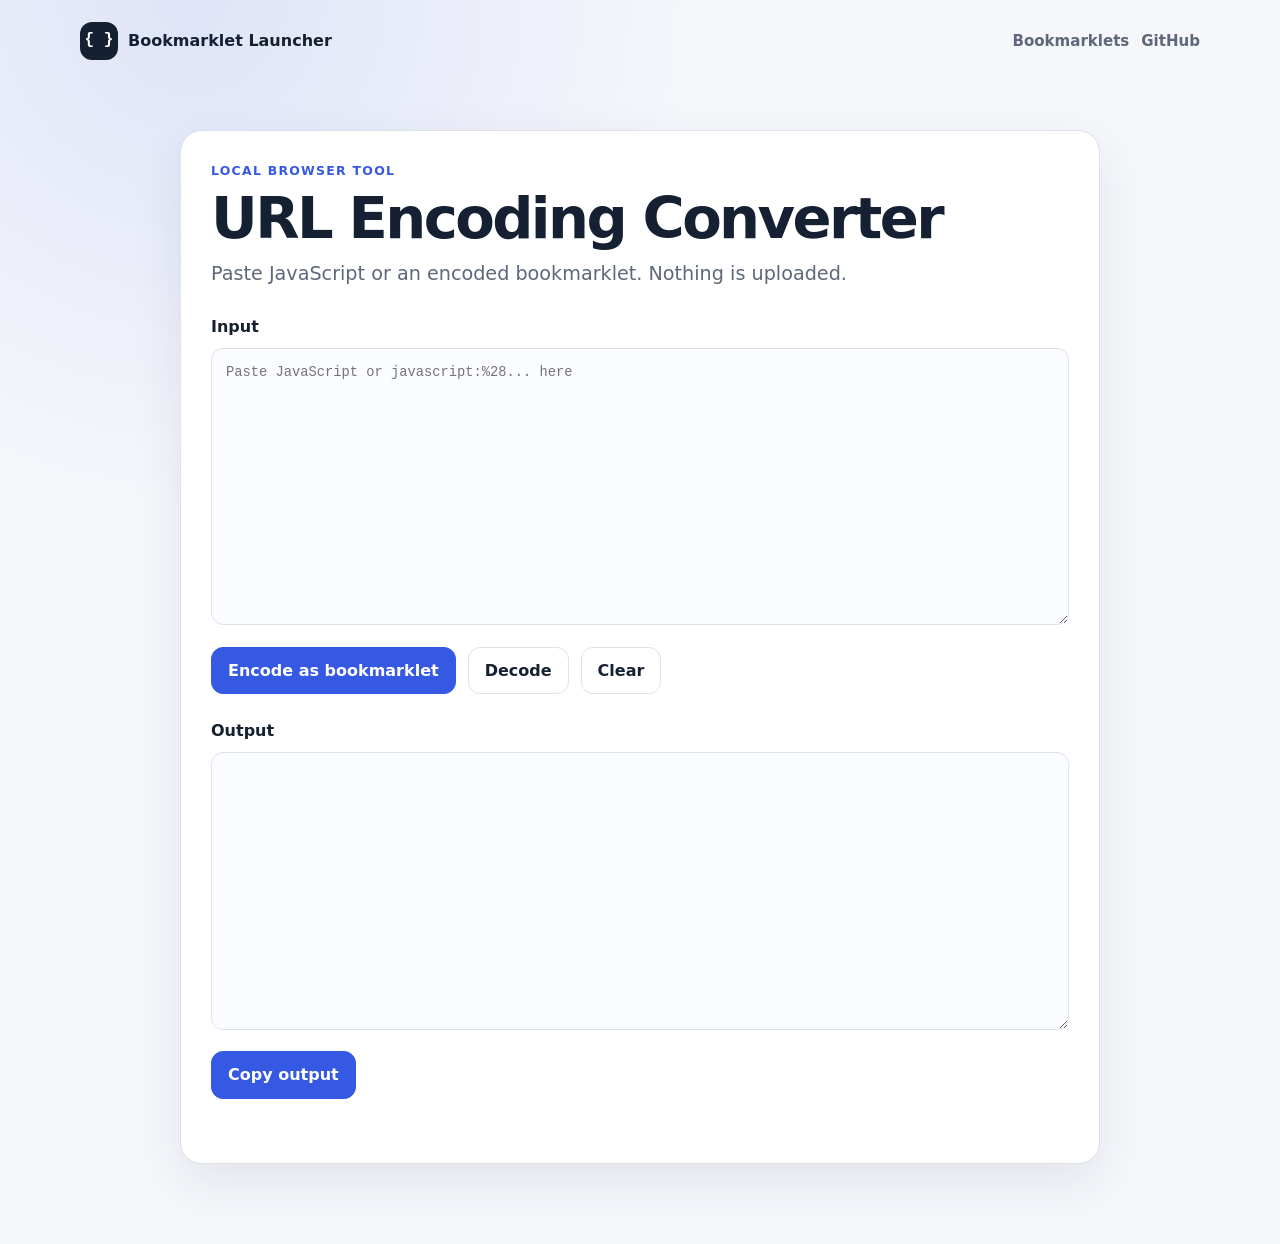
==== converter/index.html @ ccfd6f4f "Move bookmarklet site and skill into market repository" ====
<!doctype html>
<html lang="zh-TW">
<head>
  <meta charset="utf-8">
  <meta name="viewport" content="width=device-width, initial-scale=1">
  <meta name="description" content="Convert JavaScript to and from a URL-encoded bookmarklet.">
  <title>Bookmarklet URL Encoding Converter</title>
  <link rel="stylesheet" href="../assets/install.css">
  <link rel="stylesheet" href="../assets/converter.css">
  <script type="module" src="../assets/converter.js"></script>
</head>
<body>
  <header class="site-header">
    <a class="brand" href="../">
      <span class="brand-mark" aria-hidden="true">{ }</span>
      <span>Bookmarklet Launcher</span>
    </a>
    <nav class="header-actions" aria-label="Site navigation">
      <a href="../">Bookmarklets</a>
      <a href="https://github.com/tony92151/bookmarklet-launcher" target="_blank" rel="noopener noreferrer">GitHub</a>
    </nav>
  </header>

  <main class="converter-page">
    <section class="converter-card" aria-labelledby="converter-title">
      <p class="eyebrow">Local browser tool</p>
      <h1 id="converter-title">URL Encoding Converter</h1>
      <p class="hero-copy">Paste JavaScript or an encoded bookmarklet. Nothing is uploaded.</p>

      <label for="converter-input">Input</label>
      <textarea id="converter-input" rows="12" spellcheck="false" placeholder="Paste JavaScript or javascript:%28... here"></textarea>

      <div class="converter-actions">
        <button id="encode-button" type="button" class="primary-button">Encode as bookmarklet</button>
        <button id="decode-button" type="button" class="secondary-button">Decode</button>
        <button id="clear-button" type="button" class="secondary-button">Clear</button>
      </div>

      <label for="converter-output">Output</label>
      <textarea id="converter-output" rows="12" readonly spellcheck="false"></textarea>

      <div class="converter-actions">
        <button id="copy-output-button" type="button" class="primary-button" disabled>Copy output</button>
      </div>
      <p id="converter-status" class="card-message" aria-live="polite"></p>
    </section>
  </main>
</body>
</html>
---- assets/install.css ----
:root {
  color-scheme: light;
  --bg: #f6f7fb;
  --surface: #ffffff;
  --surface-soft: #f0f3f8;
  --text: #162033;
  --muted: #5e687a;
  --border: #dce1ea;
  --primary: #3659e3;
  --primary-dark: #2745bf;
  --success: #176b49;
  --danger: #a03232;
  --shadow: 0 18px 50px rgba(35, 49, 82, 0.09);
}

* {
  box-sizing: border-box;
}

html {
  scroll-behavior: smooth;
}

body {
  margin: 0;
  min-width: 320px;
  background:
    radial-gradient(circle at 15% 0%, rgba(54, 89, 227, 0.12), transparent 32rem),
    var(--bg);
  color: var(--text);
  font-family: Inter, ui-sans-serif, system-ui, -apple-system, BlinkMacSystemFont, "Segoe UI", sans-serif;
  line-height: 1.6;
}

a {
  color: inherit;
}

button,
a {
  -webkit-tap-highlight-color: transparent;
}

button {
  font: inherit;
}

button:focus-visible,
a:focus-visible,
textarea:focus-visible {
  outline: 3px solid rgba(54, 89, 227, 0.35);
  outline-offset: 3px;
}

.site-header,
main,
.site-footer {
  width: min(1120px, calc(100% - 32px));
  margin-inline: auto;
}

.site-header {
  display: flex;
  align-items: center;
  justify-content: space-between;
  gap: 24px;
  padding-block: 22px;
}

.brand {
  display: inline-flex;
  align-items: center;
  gap: 10px;
  color: var(--text);
  font-weight: 800;
  text-decoration: none;
}

.brand-mark {
  display: grid;
  width: 38px;
  height: 38px;
  place-items: center;
  border-radius: 12px;
  background: var(--text);
  color: white;
  font-family: ui-monospace, SFMono-Regular, Menlo, Consolas, monospace;
}

.header-actions,
.footer-links,
.hero-actions,
.card-actions,
.dialog-actions {
  display: flex;
  align-items: center;
  flex-wrap: wrap;
  gap: 12px;
}

.header-actions > a,
.footer-links a {
  color: var(--muted);
  font-size: 0.94rem;
  font-weight: 700;
  text-decoration: none;
}

.header-actions > a:hover,
.footer-links a:hover,
.text-link:hover {
  color: var(--primary);
}

.language-switch {
  display: inline-flex;
  padding: 3px;
  border: 1px solid var(--border);
  border-radius: 999px;
  background: rgba(255, 255, 255, 0.74);
}

.language-button {
  border: 0;
  border-radius: 999px;
  padding: 5px 10px;
  background: transparent;
  color: var(--muted);
  cursor: pointer;
  font-size: 0.84rem;
  font-weight: 800;
}

.language-button[aria-pressed="true"] {
  background: var(--text);
  color: #fff;
}

.hero {
  padding: 76px 0 92px;
  text-align: center;
}

.eyebrow,
.card-kicker,
.meta-label {
  margin: 0;
  color: var(--primary);
  font-size: 0.78rem;
  font-weight: 850;
  letter-spacing: 0.1em;
  text-transform: uppercase;
}

.hero h1 {
  max-width: 820px;
  margin: 14px auto 18px;
  font-size: clamp(2.45rem, 6vw, 5.25rem);
  line-height: 1.03;
  letter-spacing: -0.055em;
}

.hero-copy {
  max-width: 700px;
  margin: 0 auto;
  color: var(--muted);
  font-size: clamp(1rem, 2vw, 1.2rem);
}

.hero-actions {
  justify-content: center;
  margin-top: 32px;
}

.primary-link,
.secondary-link,
.primary-button,
.secondary-button,
.install-link {
  display: inline-flex;
  min-height: 44px;
  align-items: center;
  justify-content: center;
  border-radius: 12px;
  padding: 10px 16px;
  font-weight: 800;
  text-decoration: none;
  transition: transform 150ms ease, background 150ms ease, border-color 150ms ease;
}

.primary-link,
.primary-button {
  border: 1px solid var(--primary);
  background: var(--primary);
  color: #fff;
}

.primary-link:hover,
.primary-button:hover {
  background: var(--primary-dark);
  transform: translateY(-1px);
}

.secondary-link,
.secondary-button {
  border: 1px solid var(--border);
  background: var(--surface);
  color: var(--text);
}

.secondary-link:hover,
.secondary-button:hover:not(:disabled) {
  border-color: #b9c3d5;
  transform: translateY(-1px);
}

.secondary-button:disabled {
  cursor: not-allowed;
  opacity: 0.52;
}

.security-note {
  width: fit-content;
  max-width: 720px;
  margin: 34px auto 0;
  padding: 10px 14px;
  border: 1px solid #f1d48b;
  border-radius: 12px;
  background: #fff9e8;
  color: #705313;
  font-size: 0.92rem;
}

.catalog-section {
  padding-bottom: 86px;
}

.section-heading {
  display: flex;
  align-items: end;
  justify-content: space-between;
  gap: 24px;
  margin-bottom: 28px;
}

.section-heading h2 {
  margin: 5px 0 0;
  font-size: clamp(1.8rem, 3vw, 2.55rem);
  letter-spacing: -0.035em;
}

.section-heading > p {
  max-width: 460px;
  margin: 0;
  color: var(--muted);
}

.page-status {
  margin-bottom: 18px;
  color: var(--muted);
}

.bookmarklet-grid {
  display: grid;
  grid-template-columns: repeat(2, minmax(0, 1fr));
  gap: 22px;
}

.bookmarklet-card {
  min-width: 0;
  padding: 26px;
  border: 1px solid var(--border);
  border-radius: 22px;
  background: rgba(255, 255, 255, 0.92);
  box-shadow: var(--shadow);
}

.card-heading {
  display: flex;
  align-items: start;
  justify-content: space-between;
  gap: 16px;
}

.card-heading h3 {
  margin: 4px 0 0;
  font-size: 1.35rem;
  line-height: 1.25;
  letter-spacing: -0.02em;
}

.card-state {
  flex: 0 0 auto;
  border-radius: 999px;
  padding: 4px 9px;
  background: var(--surface-soft);
  color: var(--muted);
  font-size: 0.76rem;
  font-weight: 800;
}

.card-description,
.install-hint,
.card-message,
.usage-list {
  color: var(--muted);
}

.card-description {
  min-height: 3.2em;
}

.works-on {
  margin: 22px 0;
}

.pattern-list {
  display: flex;
  flex-wrap: wrap;
  gap: 7px;
  margin-top: 8px;
}

.pattern {
  max-width: 100%;
  overflow-wrap: anywhere;
  border-radius: 8px;
  padding: 4px 8px;
  background: var(--surface-soft);
  color: #384257;
  font-family: ui-monospace, SFMono-Regular, Menlo, Consolas, monospace;
  font-size: 0.78rem;
}

.install-link {
  width: 100%;
  border: 1px solid var(--primary);
  background: linear-gradient(135deg, var(--primary), #5f7bf0);
  color: #fff;
  text-align: center;
  overflow-wrap: anywhere;
  cursor: grab;
}

.install-link:active {
  cursor: grabbing;
}

.install-link.is-loading,
.install-link[aria-disabled="true"] {
  border-color: var(--border);
  background: var(--surface-soft);
  color: var(--muted);
  cursor: not-allowed;
}

.install-hint {
  margin: 10px 0 18px;
  font-size: 0.86rem;
}

.card-actions {
  align-items: stretch;
}

.card-actions .secondary-button,
.card-actions .text-link {
  flex: 1 1 150px;
}

.text-link {
  display: inline-flex;
  min-height: 44px;
  align-items: center;
  justify-content: center;
  color: var(--primary);
  font-weight: 800;
  text-decoration: none;
}

.usage-list {
  margin: 22px 0 0;
  padding-left: 1.3rem;
  font-size: 0.9rem;
}

.usage-list li + li {
  margin-top: 5px;
}

.card-message {
  min-height: 1.5em;
  margin: 14px 0 0;
  font-size: 0.86rem;
}

.card-message.is-success {
  color: var(--success);
}

.card-message.is-error {
  color: var(--danger);
}

.retry-button {
  margin-top: 10px;
}

.site-footer {
  display: flex;
  justify-content: space-between;
  gap: 24px;
  padding: 26px 0 40px;
  border-top: 1px solid var(--border);
  color: var(--muted);
  font-size: 0.9rem;
}

.site-footer p {
  margin: 0;
}

.copy-dialog {
  width: min(700px, calc(100% - 28px));
  border: 0;
  border-radius: 18px;
  padding: 0;
  box-shadow: 0 30px 90px rgba(15, 24, 44, 0.35);
}

.copy-dialog::backdrop {
  background: rgba(15, 24, 44, 0.62);
}

.copy-dialog form {
  padding: 24px;
}

.dialog-heading {
  display: flex;
  align-items: start;
  justify-content: space-between;
  gap: 16px;
}

.dialog-heading h2 {
  margin: 0;
}

.icon-button {
  width: 40px;
  height: 40px;
  border: 1px solid var(--border);
  border-radius: 10px;
  background: var(--surface);
  color: var(--text);
  cursor: pointer;
  font-size: 1.5rem;
}

.copy-dialog textarea {
  width: 100%;
  max-width: 100%;
  margin: 14px 0;
  resize: vertical;
  border: 1px solid var(--border);
  border-radius: 12px;
  padding: 12px;
  font-family: ui-monospace, SFMono-Regular, Menlo, Consolas, monospace;
  font-size: 0.8rem;
  line-height: 1.45;
}

.dialog-actions {
  justify-content: flex-end;
}

@media (max-width: 760px) {
  .site-header,
  .section-heading,
  .site-footer {
    align-items: flex-start;
    flex-direction: column;
  }

  .header-actions {
    width: 100%;
  }

  .hero {
    padding: 52px 0 68px;
    text-align: left;
  }

  .hero-actions {
    justify-content: flex-start;
  }

  .security-note {
    margin-left: 0;
  }

  .bookmarklet-grid {
    grid-template-columns: 1fr;
  }
}

@media (max-width: 460px) {
  .site-header,
  main,
  .site-footer {
    width: min(100% - 22px, 1120px);
  }

  .header-actions > a {
    font-size: 0.86rem;
  }

  .hero h1 {
    font-size: 2.5rem;
  }

  .bookmarklet-card {
    padding: 20px;
    border-radius: 18px;
  }

  .card-heading {
    flex-direction: column;
  }
}
---- assets/converter.css ----
.converter-page {
  width: min(920px, calc(100% - 32px));
  margin: 48px auto 80px;
}

.converter-card {
  padding: 30px;
  border: 1px solid var(--border);
  border-radius: 22px;
  background: var(--surface);
  box-shadow: var(--shadow);
}

.converter-card h1 {
  margin: 8px 0 10px;
  font-size: clamp(2rem, 5vw, 3.6rem);
  line-height: 1.05;
  letter-spacing: -0.045em;
}

.converter-card .hero-copy {
  margin: 0;
}

.converter-card label {
  display: block;
  margin: 24px 0 8px;
  font-weight: 800;
}

.converter-card textarea {
  width: 100%;
  resize: vertical;
  border: 1px solid var(--border);
  border-radius: 12px;
  padding: 14px;
  background: #fbfcff;
  color: var(--text);
  font-family: ui-monospace, SFMono-Regular, Menlo, Consolas, monospace;
  font-size: 0.86rem;
  line-height: 1.5;
}

.converter-actions {
  display: flex;
  flex-wrap: wrap;
  gap: 12px;
  margin-top: 14px;
}

@media (max-width: 600px) {
  .converter-page {
    width: min(100% - 22px, 920px);
    margin-top: 24px;
  }

  .converter-card {
    padding: 20px;
    border-radius: 18px;
  }

  .converter-actions > button {
    width: 100%;
  }
}
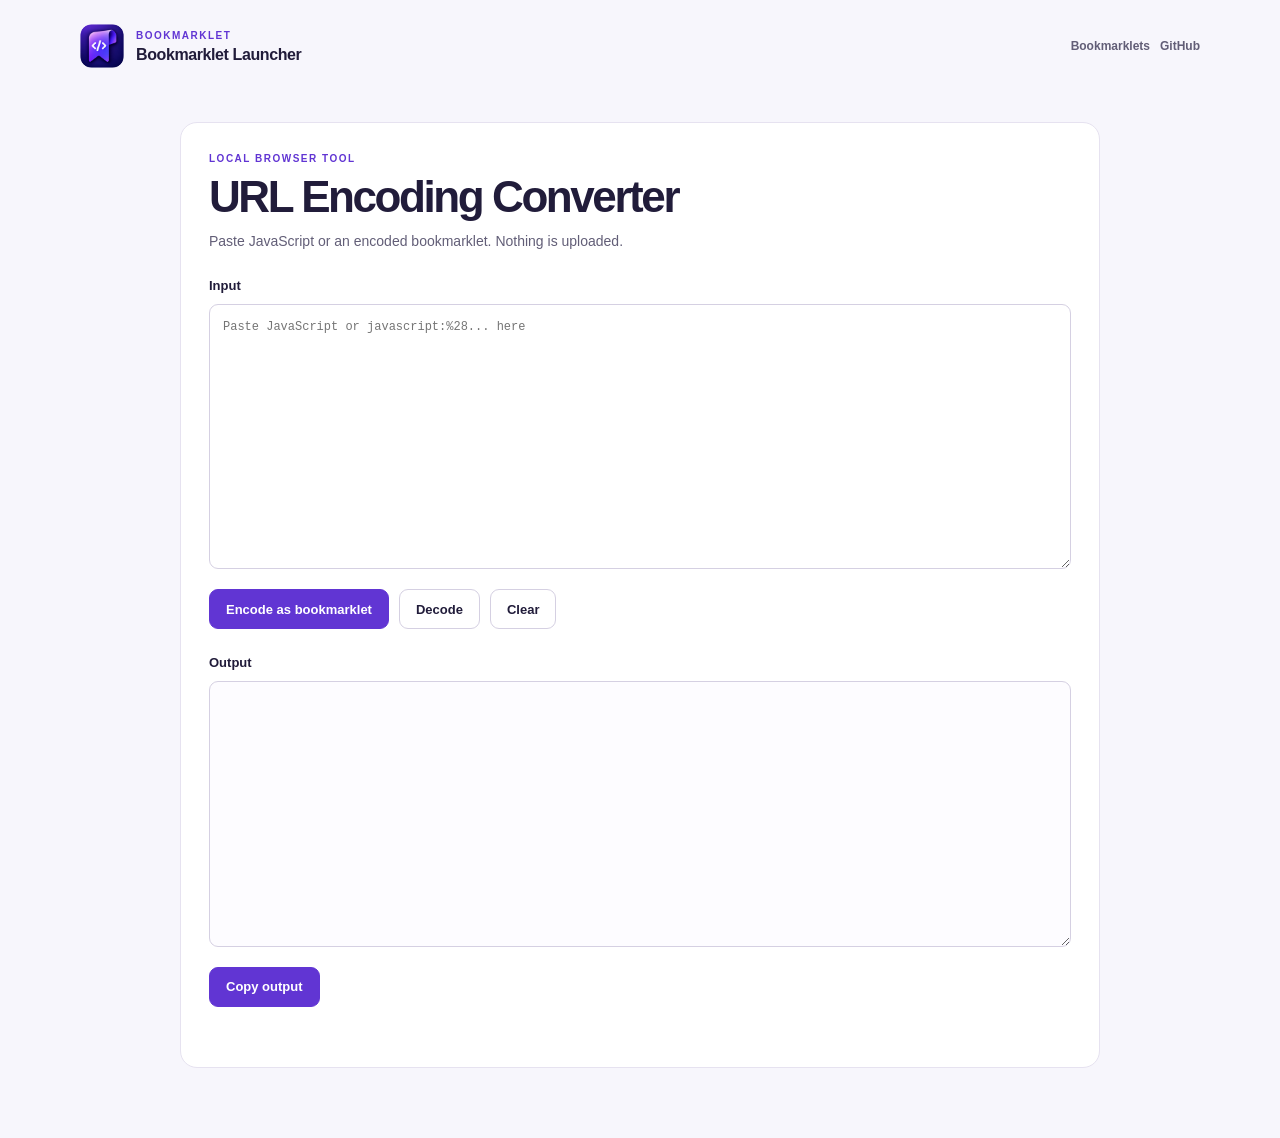
==== commit 2e8f0808: "Align market UI and simplify script cards to GitHub links" ====
--- a/converter/index.html
+++ b/converter/index.html
@@ -12,8 +12,8 @@
 <body>
   <header class="site-header">
     <a class="brand" href="../">
-      <span class="brand-mark" aria-hidden="true">{ }</span>
-      <span>Bookmarklet Launcher</span>
+      <img src="../assets/launcher-icon.png" width="44" height="44" alt="">
+      <span class="brand-copy"><span class="brand-eyebrow">BOOKMARKLET</span><span class="brand-name">Bookmarklet Launcher</span></span>
     </a>
     <nav class="header-actions" aria-label="Site navigation">
       <a href="../">Bookmarklets</a>
--- a/assets/install.css
+++ b/assets/install.css
@@ -1,531 +1,259 @@
 :root {
   color-scheme: light;
-  --bg: #f6f7fb;
-  --surface: #ffffff;
-  --surface-soft: #f0f3f8;
-  --text: #162033;
-  --muted: #5e687a;
-  --border: #dce1ea;
-  --primary: #3659e3;
-  --primary-dark: #2745bf;
+  --bg: #f7f6fc;
+  --surface: #fff;
+  --surface-soft: #f0eaff;
+  --text: #211c3a;
+  --muted: #625e77;
+  --border: #e6e2f0;
+  --primary: #6135d3;
+  --primary-dark: #4f27ba;
   --success: #176b49;
-  --danger: #a03232;
-  --shadow: 0 18px 50px rgba(35, 49, 82, 0.09);
-}
-
-* {
-  box-sizing: border-box;
-}
-
-html {
-  scroll-behavior: smooth;
-}
-
+  --danger: #a72d4b;
+}
+
+* { box-sizing: border-box; }
+html { scroll-behavior: smooth; }
 body {
+  min-width: 320px;
   margin: 0;
-  min-width: 320px;
-  background:
-    radial-gradient(circle at 15% 0%, rgba(54, 89, 227, 0.12), transparent 32rem),
-    var(--bg);
-  color: var(--text);
-  font-family: Inter, ui-sans-serif, system-ui, -apple-system, BlinkMacSystemFont, "Segoe UI", sans-serif;
-  line-height: 1.6;
-}
-
-a {
-  color: inherit;
-}
-
-button,
-a {
-  -webkit-tap-highlight-color: transparent;
-}
-
-button {
-  font: inherit;
-}
-
-button:focus-visible,
-a:focus-visible,
-textarea:focus-visible {
-  outline: 3px solid rgba(54, 89, 227, 0.35);
-  outline-offset: 3px;
-}
-
-.site-header,
-main,
-.site-footer {
-  width: min(1120px, calc(100% - 32px));
+  background: var(--bg);
+  color: var(--text);
+  font: 14px/1.5 -apple-system, BlinkMacSystemFont, "Segoe UI", sans-serif;
+}
+a { color: inherit; }
+button, textarea { font: inherit; }
+button, a { -webkit-tap-highlight-color: transparent; }
+button { cursor: pointer; }
+button:focus-visible, a:focus-visible, textarea:focus-visible {
+  outline: 3px solid #a88cf5;
+  outline-offset: 2px;
+}
+
+.site-header, main, .site-footer {
+  width: min(1120px, calc(100% - 48px));
   margin-inline: auto;
 }
-
 .site-header {
   display: flex;
   align-items: center;
   justify-content: space-between;
   gap: 24px;
-  padding-block: 22px;
-}
-
+  padding: 24px 0;
+}
 .brand {
   display: inline-flex;
   align-items: center;
+  gap: 12px;
+  min-width: 0;
+  color: var(--text);
+  text-decoration: none;
+}
+.brand img { flex: none; width: 44px; height: 44px; border-radius: 12px; }
+.brand-copy { display: grid; gap: 2px; min-width: 0; }
+.brand-name { font-size: 16px; font-weight: 750; letter-spacing: -.025em; line-height: 1.2; }
+.brand-eyebrow, .eyebrow, .card-kicker, .meta-label {
+  margin: 0;
+  color: var(--primary);
+  font-size: 10px;
+  font-weight: 800;
+  letter-spacing: .15em;
+  text-transform: uppercase;
+}
+.header-actions, .footer-links, .hero-actions, .dialog-actions {
+  display: flex;
+  align-items: center;
+  flex-wrap: wrap;
   gap: 10px;
-  color: var(--text);
-  font-weight: 800;
-  text-decoration: none;
-}
-
-.brand-mark {
-  display: grid;
-  width: 38px;
-  height: 38px;
-  place-items: center;
-  border-radius: 12px;
-  background: var(--text);
-  color: white;
-  font-family: ui-monospace, SFMono-Regular, Menlo, Consolas, monospace;
-}
-
-.header-actions,
-.footer-links,
-.hero-actions,
-.card-actions,
-.dialog-actions {
-  display: flex;
-  align-items: center;
-  flex-wrap: wrap;
-  gap: 12px;
-}
-
-.header-actions > a,
-.footer-links a {
-  color: var(--muted);
-  font-size: 0.94rem;
+}
+.header-actions > a, .footer-links a {
+  color: var(--muted);
+  font-size: 12px;
   font-weight: 700;
   text-decoration: none;
-}
-
-.header-actions > a:hover,
-.footer-links a:hover,
-.text-link:hover {
-  color: var(--primary);
-}
-
+  transition: color .18s ease;
+}
+.header-actions > a:hover, .footer-links a:hover { color: var(--primary); }
 .language-switch {
   display: inline-flex;
   padding: 3px;
   border: 1px solid var(--border);
-  border-radius: 999px;
-  background: rgba(255, 255, 255, 0.74);
-}
-
+  border-radius: 9px;
+  background: var(--surface);
+}
 .language-button {
+  min-height: 30px;
+  padding: 5px 10px;
   border: 0;
-  border-radius: 999px;
-  padding: 5px 10px;
+  border-radius: 7px;
   background: transparent;
   color: var(--muted);
-  cursor: pointer;
-  font-size: 0.84rem;
-  font-weight: 800;
-}
-
-.language-button[aria-pressed="true"] {
-  background: var(--text);
-  color: #fff;
-}
-
-.hero {
-  padding: 76px 0 92px;
-  text-align: center;
-}
-
-.eyebrow,
-.card-kicker,
-.meta-label {
-  margin: 0;
-  color: var(--primary);
-  font-size: 0.78rem;
-  font-weight: 850;
-  letter-spacing: 0.1em;
-  text-transform: uppercase;
-}
-
+  font-size: 11px;
+  font-weight: 750;
+  transition: background .18s ease, color .18s ease;
+}
+.language-button:hover { background: var(--surface-soft); color: var(--primary-dark); }
+.language-button[aria-pressed="true"] { background: var(--surface-soft); color: var(--primary-dark); }
+
+.hero { max-width: 760px; padding: 55px 0 64px; }
 .hero h1 {
-  max-width: 820px;
-  margin: 14px auto 18px;
-  font-size: clamp(2.45rem, 6vw, 5.25rem);
-  line-height: 1.03;
-  letter-spacing: -0.055em;
-}
-
-.hero-copy {
-  max-width: 700px;
-  margin: 0 auto;
-  color: var(--muted);
-  font-size: clamp(1rem, 2vw, 1.2rem);
-}
-
-.hero-actions {
+  max-width: 740px;
+  margin: 8px 0 14px;
+  font-size: clamp(34px, 5vw, 56px);
+  line-height: 1.08;
+  letter-spacing: -.055em;
+}
+.hero-copy { max-width: 620px; margin: 0; color: var(--muted); font-size: 15px; }
+.hero-actions { margin-top: 26px; }
+.primary-link, .secondary-link, .primary-button, .secondary-button {
+  display: inline-flex;
+  min-height: 40px;
+  align-items: center;
   justify-content: center;
-  margin-top: 32px;
-}
-
-.primary-link,
-.secondary-link,
-.primary-button,
-.secondary-button,
-.install-link {
-  display: inline-flex;
-  min-height: 44px;
-  align-items: center;
-  justify-content: center;
-  border-radius: 12px;
-  padding: 10px 16px;
-  font-weight: 800;
+  padding: 9px 16px;
+  border-radius: 9px;
+  font-size: 13px;
+  font-weight: 750;
   text-decoration: none;
-  transition: transform 150ms ease, background 150ms ease, border-color 150ms ease;
-}
-
-.primary-link,
-.primary-button {
+  transition: background .18s ease, border-color .18s ease, color .18s ease;
+}
+.primary-link, .primary-button {
   border: 1px solid var(--primary);
   background: var(--primary);
   color: #fff;
 }
-
-.primary-link:hover,
-.primary-button:hover {
+.primary-link:hover, .primary-button:hover {
   background: var(--primary-dark);
-  transform: translateY(-1px);
-}
-
-.secondary-link,
-.secondary-button {
-  border: 1px solid var(--border);
-  background: var(--surface);
-  color: var(--text);
-}
-
-.secondary-link:hover,
-.secondary-button:hover:not(:disabled) {
-  border-color: #b9c3d5;
-  transform: translateY(-1px);
-}
-
-.secondary-button:disabled {
-  cursor: not-allowed;
-  opacity: 0.52;
-}
-
+  border-color: var(--primary-dark);
+}
+.secondary-link, .secondary-button {
+  border: 1px solid #d5d0e2;
+  background: var(--surface);
+  color: var(--text);
+}
+.secondary-link:hover, .secondary-button:hover:not(:disabled) {
+  border-color: #ba9df4;
+  background: var(--surface-soft);
+}
+.secondary-button:disabled { cursor: not-allowed; opacity: .52; }
 .security-note {
   width: fit-content;
-  max-width: 720px;
-  margin: 34px auto 0;
-  padding: 10px 14px;
-  border: 1px solid #f1d48b;
-  border-radius: 12px;
-  background: #fff9e8;
-  color: #705313;
-  font-size: 0.92rem;
-}
-
-.catalog-section {
-  padding-bottom: 86px;
-}
-
+  max-width: 100%;
+  margin: 26px 0 0;
+  padding: 10px 13px;
+  border: 1px solid #e9cc82;
+  border-radius: 10px;
+  background: #fff9e9;
+  color: #604818;
+  font-size: 12px;
+}
+
+.catalog-section { padding: 0 0 72px; }
 .section-heading {
   display: flex;
   align-items: end;
   justify-content: space-between;
   gap: 24px;
-  margin-bottom: 28px;
-}
-
+  margin-bottom: 20px;
+}
 .section-heading h2 {
-  margin: 5px 0 0;
-  font-size: clamp(1.8rem, 3vw, 2.55rem);
-  letter-spacing: -0.035em;
-}
-
-.section-heading > p {
-  max-width: 460px;
-  margin: 0;
-  color: var(--muted);
-}
-
-.page-status {
-  margin-bottom: 18px;
-  color: var(--muted);
-}
-
-.bookmarklet-grid {
-  display: grid;
-  grid-template-columns: repeat(2, minmax(0, 1fr));
-  gap: 22px;
-}
-
+  margin: 4px 0 0;
+  font-size: clamp(24px, 3vw, 32px);
+  line-height: 1.2;
+  letter-spacing: -.035em;
+}
+.section-heading > p { max-width: 380px; margin: 0; color: var(--muted); font-size: 13px; }
+.page-status { margin-bottom: 16px; color: var(--muted); }
+.bookmarklet-grid { display: grid; grid-template-columns: repeat(2, minmax(0, 1fr)); gap: 20px; }
 .bookmarklet-card {
   min-width: 0;
-  padding: 26px;
-  border: 1px solid var(--border);
-  border-radius: 22px;
-  background: rgba(255, 255, 255, 0.92);
-  box-shadow: var(--shadow);
-}
-
-.card-heading {
-  display: flex;
-  align-items: start;
-  justify-content: space-between;
-  gap: 16px;
-}
-
-.card-heading h3 {
-  margin: 4px 0 0;
-  font-size: 1.35rem;
-  line-height: 1.25;
-  letter-spacing: -0.02em;
-}
-
-.card-state {
-  flex: 0 0 auto;
-  border-radius: 999px;
-  padding: 4px 9px;
-  background: var(--surface-soft);
-  color: var(--muted);
-  font-size: 0.76rem;
-  font-weight: 800;
-}
-
-.card-description,
-.install-hint,
-.card-message,
-.usage-list {
-  color: var(--muted);
-}
-
-.card-description {
-  min-height: 3.2em;
-}
-
-.works-on {
-  margin: 22px 0;
-}
-
-.pattern-list {
-  display: flex;
-  flex-wrap: wrap;
-  gap: 7px;
-  margin-top: 8px;
-}
-
+  padding: 25px;
+  border: 1px solid var(--border);
+  border-radius: 17px;
+  background: var(--surface);
+}
+.card-heading { display: flex; align-items: start; justify-content: space-between; gap: 16px; }
+.card-heading h3 { margin: 5px 0 0; font-size: 18px; line-height: 1.25; letter-spacing: -.025em; }
+.card-description, .card-message { color: var(--muted); }
+.card-description { min-height: 3em; margin: 18px 0; font-size: 13px; }
+.works-on { margin: 18px 0; }
+.pattern-list { display: flex; flex-wrap: wrap; gap: 7px; margin-top: 8px; }
 .pattern {
   max-width: 100%;
   overflow-wrap: anywhere;
-  border-radius: 8px;
-  padding: 4px 8px;
-  background: var(--surface-soft);
-  color: #384257;
-  font-family: ui-monospace, SFMono-Regular, Menlo, Consolas, monospace;
-  font-size: 0.78rem;
-}
-
-.install-link {
-  width: 100%;
-  border: 1px solid var(--primary);
-  background: linear-gradient(135deg, var(--primary), #5f7bf0);
-  color: #fff;
-  text-align: center;
-  overflow-wrap: anywhere;
-  cursor: grab;
-}
-
-.install-link:active {
-  cursor: grabbing;
-}
-
-.install-link.is-loading,
-.install-link[aria-disabled="true"] {
-  border-color: var(--border);
-  background: var(--surface-soft);
-  color: var(--muted);
-  cursor: not-allowed;
-}
-
-.install-hint {
-  margin: 10px 0 18px;
-  font-size: 0.86rem;
-}
-
-.card-actions {
-  align-items: stretch;
-}
-
-.card-actions .secondary-button,
-.card-actions .text-link {
-  flex: 1 1 150px;
-}
-
-.text-link {
-  display: inline-flex;
-  min-height: 44px;
-  align-items: center;
-  justify-content: center;
-  color: var(--primary);
-  font-weight: 800;
-  text-decoration: none;
-}
-
-.usage-list {
-  margin: 22px 0 0;
-  padding-left: 1.3rem;
-  font-size: 0.9rem;
-}
-
-.usage-list li + li {
-  margin-top: 5px;
-}
-
-.card-message {
-  min-height: 1.5em;
-  margin: 14px 0 0;
-  font-size: 0.86rem;
-}
-
-.card-message.is-success {
-  color: var(--success);
-}
-
-.card-message.is-error {
-  color: var(--danger);
-}
-
-.retry-button {
-  margin-top: 10px;
-}
-
+  padding: 5px 8px;
+  border: 1px solid var(--border);
+  border-radius: 7px;
+  background: #fdfcff;
+  color: var(--muted);
+  font: 11px/1.4 ui-monospace, SFMono-Regular, Menlo, Consolas, monospace;
+}
+.card-copy-button { width: 100%; margin-top: 4px; }
+.card-message { min-height: 1.5em; margin: 14px 0 0; font-size: 12px; }
+.card-message.is-success { color: var(--success); }
+.card-message.is-error { color: var(--danger); }
+.retry-button { margin-top: 10px; }
 .site-footer {
   display: flex;
   justify-content: space-between;
   gap: 24px;
-  padding: 26px 0 40px;
+  padding: 22px 0 35px;
   border-top: 1px solid var(--border);
   color: var(--muted);
-  font-size: 0.9rem;
-}
-
-.site-footer p {
-  margin: 0;
-}
-
+  font-size: 12px;
+}
+.site-footer p { margin: 0; }
 .copy-dialog {
   width: min(700px, calc(100% - 28px));
-  border: 0;
-  border-radius: 18px;
   padding: 0;
-  box-shadow: 0 30px 90px rgba(15, 24, 44, 0.35);
-}
-
-.copy-dialog::backdrop {
-  background: rgba(15, 24, 44, 0.62);
-}
-
-.copy-dialog form {
-  padding: 24px;
-}
-
-.dialog-heading {
-  display: flex;
-  align-items: start;
-  justify-content: space-between;
-  gap: 16px;
-}
-
-.dialog-heading h2 {
-  margin: 0;
-}
-
+  border: 1px solid var(--border);
+  border-radius: 17px;
+  box-shadow: 0 25px 70px rgba(33, 28, 58, .2);
+  color: var(--text);
+}
+.copy-dialog::backdrop { background: rgba(33, 28, 58, .6); }
+.copy-dialog form { padding: 24px; }
+.dialog-heading { display: flex; align-items: start; justify-content: space-between; gap: 16px; }
+.dialog-heading h2 { margin: 0; font-size: 20px; letter-spacing: -.025em; }
 .icon-button {
-  width: 40px;
-  height: 40px;
-  border: 1px solid var(--border);
-  border-radius: 10px;
-  background: var(--surface);
-  color: var(--text);
-  cursor: pointer;
-  font-size: 1.5rem;
-}
-
+  width: 36px;
+  height: 36px;
+  border: 1px solid var(--border);
+  border-radius: 8px;
+  background: var(--surface);
+  color: var(--text);
+  font-size: 22px;
+}
+.icon-button:hover { background: var(--surface-soft); }
 .copy-dialog textarea {
   width: 100%;
   max-width: 100%;
   margin: 14px 0;
+  padding: 12px;
   resize: vertical;
-  border: 1px solid var(--border);
-  border-radius: 12px;
-  padding: 12px;
-  font-family: ui-monospace, SFMono-Regular, Menlo, Consolas, monospace;
-  font-size: 0.8rem;
-  line-height: 1.45;
-}
-
-.dialog-actions {
-  justify-content: flex-end;
-}
-
+  border: 1px solid #d5d0e2;
+  border-radius: 9px;
+  background: #fdfcff;
+  color: var(--text);
+  font: 12px/1.5 ui-monospace, SFMono-Regular, Menlo, Consolas, monospace;
+}
+.dialog-actions { justify-content: flex-end; }
+@media (max-width: 800px) {
+  .bookmarklet-grid { grid-template-columns: 1fr; }
+}
 @media (max-width: 760px) {
-  .site-header,
-  .section-heading,
-  .site-footer {
-    align-items: flex-start;
-    flex-direction: column;
-  }
-
-  .header-actions {
-    width: 100%;
-  }
-
-  .hero {
-    padding: 52px 0 68px;
-    text-align: left;
-  }
-
-  .hero-actions {
-    justify-content: flex-start;
-  }
-
-  .security-note {
-    margin-left: 0;
-  }
-
-  .bookmarklet-grid {
-    grid-template-columns: 1fr;
-  }
-}
-
-@media (max-width: 460px) {
-  .site-header,
-  main,
-  .site-footer {
-    width: min(100% - 22px, 1120px);
-  }
-
-  .header-actions > a {
-    font-size: 0.86rem;
-  }
-
-  .hero h1 {
-    font-size: 2.5rem;
-  }
-
-  .bookmarklet-card {
-    padding: 20px;
-    border-radius: 18px;
-  }
-
-  .card-heading {
-    flex-direction: column;
-  }
-}
+  .site-header, .section-heading, .site-footer { align-items: flex-start; flex-direction: column; }
+  .header-actions { width: 100%; }
+  .hero { padding: 42px 0 54px; }
+}
+@media (max-width: 560px) {
+  .site-header, main, .site-footer { width: min(100% - 28px, 1120px); }
+  .site-header { padding-top: 20px; }
+  .hero h1 { font-size: clamp(32px, 10vw, 43px); }
+  .hero-actions > a { width: 100%; }
+  .bookmarklet-card { padding: 19px; }
+  .card-heading { flex-direction: column; }
+}
+@media (prefers-reduced-motion: reduce) {
+  *, *::before, *::after { animation-duration: .01ms !important; transition-duration: .01ms !important; scroll-behavior: auto !important; }
+}
--- a/assets/converter.css
+++ b/assets/converter.css
@@ -1,65 +1,35 @@
-.converter-page {
-  width: min(920px, calc(100% - 32px));
-  margin: 48px auto 80px;
+.converter-page { width: min(920px, calc(100% - 48px)); margin: 30px auto 70px; }
+.converter-card {
+  padding: 28px;
+  border: 1px solid var(--border);
+  border-radius: 17px;
+  background: var(--surface);
 }
-
-.converter-card {
-  padding: 30px;
-  border: 1px solid var(--border);
-  border-radius: 22px;
-  background: var(--surface);
-  box-shadow: var(--shadow);
+.converter-card h1 {
+  margin: 7px 0 10px;
+  font-size: clamp(30px, 4vw, 44px);
+  line-height: 1.1;
+  letter-spacing: -.055em;
 }
-
-.converter-card h1 {
-  margin: 8px 0 10px;
-  font-size: clamp(2rem, 5vw, 3.6rem);
-  line-height: 1.05;
-  letter-spacing: -0.045em;
-}
-
-.converter-card .hero-copy {
-  margin: 0;
-}
-
-.converter-card label {
-  display: block;
-  margin: 24px 0 8px;
-  font-weight: 800;
-}
-
+.converter-card .hero-copy { margin: 0; font-size: 14px; }
+.converter-card label { display: block; margin: 24px 0 8px; font-size: 13px; font-weight: 750; }
 .converter-card textarea {
   width: 100%;
+  min-height: 160px;
+  padding: 13px;
   resize: vertical;
-  border: 1px solid var(--border);
-  border-radius: 12px;
-  padding: 14px;
-  background: #fbfcff;
+  border: 1px solid #d5d0e2;
+  border-radius: 9px;
+  background: #fff;
   color: var(--text);
-  font-family: ui-monospace, SFMono-Regular, Menlo, Consolas, monospace;
-  font-size: 0.86rem;
-  line-height: 1.5;
+  font: 12px/1.65 ui-monospace, SFMono-Regular, Menlo, Consolas, monospace;
+  transition: border-color .18s ease, box-shadow .18s ease;
 }
-
-.converter-actions {
-  display: flex;
-  flex-wrap: wrap;
-  gap: 12px;
-  margin-top: 14px;
+.converter-card textarea:focus { border-color: var(--primary); outline: 0; box-shadow: 0 0 0 3px #e8ddff; }
+.converter-card textarea[readonly] { background: #fdfcff; }
+.converter-actions { display: flex; flex-wrap: wrap; gap: 10px; margin-top: 14px; }
+@media (max-width: 600px) {
+  .converter-page { width: min(100% - 28px, 920px); margin-top: 18px; }
+  .converter-card { padding: 19px; }
+  .converter-actions > button { width: 100%; }
 }
-
-@media (max-width: 600px) {
-  .converter-page {
-    width: min(100% - 22px, 920px);
-    margin-top: 24px;
-  }
-
-  .converter-card {
-    padding: 20px;
-    border-radius: 18px;
-  }
-
-  .converter-actions > button {
-    width: 100%;
-  }
-}
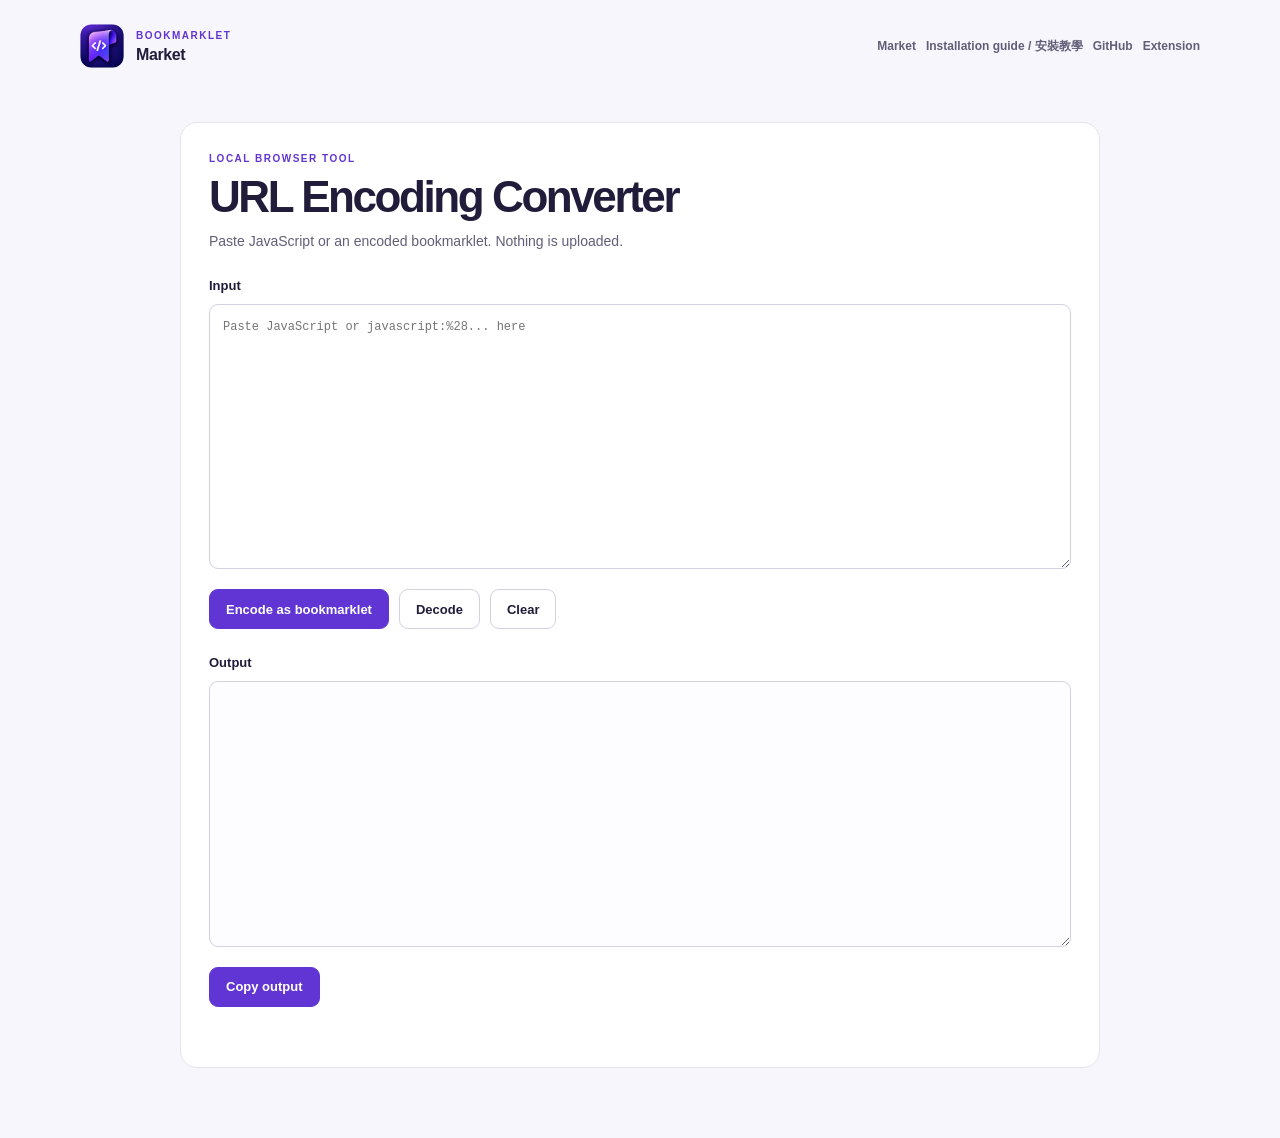
==== commit 1a90a7cd: "Unify site navigation and remove converter entry" ====
--- a/converter/index.html
+++ b/converter/index.html
@@ -1,23 +1,23 @@
 <!doctype html>
-<html lang="zh-TW">
+<html lang="en">
 <head>
   <meta charset="utf-8">
   <meta name="viewport" content="width=device-width, initial-scale=1">
   <meta name="description" content="Convert JavaScript to and from a URL-encoded bookmarklet.">
   <title>Bookmarklet URL Encoding Converter</title>
+  <link rel="stylesheet" href="../assets/site.css">
   <link rel="stylesheet" href="../assets/install.css">
   <link rel="stylesheet" href="../assets/converter.css">
   <script type="module" src="../assets/converter.js"></script>
 </head>
 <body>
   <header class="site-header">
-    <a class="brand" href="../">
-      <img src="../assets/launcher-icon.png" width="44" height="44" alt="">
-      <span class="brand-copy"><span class="brand-eyebrow">BOOKMARKLET</span><span class="brand-name">Bookmarklet Launcher</span></span>
-    </a>
+    <a class="brand" href="../" aria-label="Bookmarklet Market home"><img src="../assets/launcher-icon.png" width="44" height="44" alt=""><span class="brand-copy"><span class="brand-eyebrow">BOOKMARKLET</span><span class="brand-name">Market</span></span></a>
     <nav class="header-actions" aria-label="Site navigation">
-      <a href="../">Bookmarklets</a>
-      <a href="https://github.com/tony92151/bookmarklet-launcher" target="_blank" rel="noopener noreferrer">GitHub</a>
+      <a href="../">Market</a>
+      <a href="../install.en.html">Installation guide / 安裝教學</a>
+      <a href="https://github.com/tony92151/bookmarklet-script-manager-market" target="_blank" rel="noopener noreferrer">GitHub</a>
+      <a href="https://chromewebstore.google.com/detail/bookmarklet-script-manage/eodhedafaheiadegenafmjlkmifojemp" target="_blank" rel="noopener noreferrer">Extension</a>
     </nav>
   </header>
 
--- a/assets/site.css
+++ b/assets/site.css
@@ -0,0 +1,107 @@
+:root {
+  color-scheme: light;
+  --bg: #f7f6fc;
+  --surface: #fff;
+  --surface-soft: #f0eaff;
+  --text: #211c3a;
+  --muted: #625e77;
+  --border: #e6e2f0;
+  --primary: #6135d3;
+  --primary-dark: #4f27ba;
+  --success: #176b49;
+  --danger: #a72d4b;
+}
+
+* { box-sizing: border-box; }
+html { scroll-behavior: smooth; }
+body {
+  min-width: 320px;
+  margin: 0;
+  background: var(--bg);
+  color: var(--text);
+  font: 14px/1.5 -apple-system, BlinkMacSystemFont, "Segoe UI", sans-serif;
+}
+a { color: inherit; }
+button, textarea { font: inherit; }
+button, a { -webkit-tap-highlight-color: transparent; }
+button { cursor: pointer; }
+button:focus-visible, a:focus-visible, textarea:focus-visible {
+  outline: 3px solid #a88cf5;
+  outline-offset: 2px;
+}
+
+.site-header, main, .site-footer {
+  width: min(1120px, calc(100% - 48px));
+  margin-inline: auto;
+}
+.site-header {
+  display: flex;
+  align-items: center;
+  justify-content: space-between;
+  gap: 24px;
+  padding: 24px 0;
+}
+.brand {
+  display: inline-flex;
+  align-items: center;
+  gap: 12px;
+  min-width: 0;
+  color: var(--text);
+  text-decoration: none;
+}
+.brand img { flex: none; width: 44px; height: 44px; border-radius: 12px; }
+.brand-copy { display: grid; gap: 2px; min-width: 0; }
+.brand-name { font-size: 16px; font-weight: 750; letter-spacing: -.025em; line-height: 1.2; }
+.brand-eyebrow, .eyebrow, .card-kicker, .meta-label {
+  margin: 0;
+  color: var(--primary);
+  font-size: 10px;
+  font-weight: 800;
+  letter-spacing: .15em;
+  text-transform: uppercase;
+}
+.header-actions, .footer-links, .hero-actions, .dialog-actions {
+  display: flex;
+  align-items: center;
+  flex-wrap: wrap;
+  gap: 10px;
+}
+.header-actions > a, .footer-links a {
+  color: var(--muted);
+  font-size: 12px;
+  font-weight: 700;
+  text-decoration: none;
+  transition: color .18s ease;
+}
+.header-actions > a:hover, .footer-links a:hover { color: var(--primary); }
+.language-switch {
+  display: inline-flex;
+  padding: 3px;
+  border: 1px solid var(--border);
+  border-radius: 9px;
+  background: var(--surface);
+}
+.language-button {
+  min-height: 30px;
+  padding: 5px 10px;
+  border: 0;
+  border-radius: 7px;
+  background: transparent;
+  color: var(--muted);
+  font-size: 11px;
+  font-weight: 750;
+  transition: background .18s ease, color .18s ease;
+}
+.language-button:hover { background: var(--surface-soft); color: var(--primary-dark); }
+.language-button[aria-current="page"], .language-button[aria-pressed="true"] { background: var(--surface-soft); color: var(--primary-dark); }
+
+
+.language-switch a { text-decoration: none; }
+@media (max-width: 760px) {
+  .site-header { align-items: flex-start; flex-direction: column; }
+  .header-actions { width: 100%; }
+}
+@media (max-width: 560px) {
+  .site-header, main, .site-footer { width: min(100% - 28px, 1120px); }
+  .site-header { padding-top: 20px; }
+}
--- a/assets/install.css
+++ b/assets/install.css
@@ -1,100 +1,3 @@
-:root {
-  color-scheme: light;
-  --bg: #f7f6fc;
-  --surface: #fff;
-  --surface-soft: #f0eaff;
-  --text: #211c3a;
-  --muted: #625e77;
-  --border: #e6e2f0;
-  --primary: #6135d3;
-  --primary-dark: #4f27ba;
-  --success: #176b49;
-  --danger: #a72d4b;
-}
-
-* { box-sizing: border-box; }
-html { scroll-behavior: smooth; }
-body {
-  min-width: 320px;
-  margin: 0;
-  background: var(--bg);
-  color: var(--text);
-  font: 14px/1.5 -apple-system, BlinkMacSystemFont, "Segoe UI", sans-serif;
-}
-a { color: inherit; }
-button, textarea { font: inherit; }
-button, a { -webkit-tap-highlight-color: transparent; }
-button { cursor: pointer; }
-button:focus-visible, a:focus-visible, textarea:focus-visible {
-  outline: 3px solid #a88cf5;
-  outline-offset: 2px;
-}
-
-.site-header, main, .site-footer {
-  width: min(1120px, calc(100% - 48px));
-  margin-inline: auto;
-}
-.site-header {
-  display: flex;
-  align-items: center;
-  justify-content: space-between;
-  gap: 24px;
-  padding: 24px 0;
-}
-.brand {
-  display: inline-flex;
-  align-items: center;
-  gap: 12px;
-  min-width: 0;
-  color: var(--text);
-  text-decoration: none;
-}
-.brand img { flex: none; width: 44px; height: 44px; border-radius: 12px; }
-.brand-copy { display: grid; gap: 2px; min-width: 0; }
-.brand-name { font-size: 16px; font-weight: 750; letter-spacing: -.025em; line-height: 1.2; }
-.brand-eyebrow, .eyebrow, .card-kicker, .meta-label {
-  margin: 0;
-  color: var(--primary);
-  font-size: 10px;
-  font-weight: 800;
-  letter-spacing: .15em;
-  text-transform: uppercase;
-}
-.header-actions, .footer-links, .hero-actions, .dialog-actions {
-  display: flex;
-  align-items: center;
-  flex-wrap: wrap;
-  gap: 10px;
-}
-.header-actions > a, .footer-links a {
-  color: var(--muted);
-  font-size: 12px;
-  font-weight: 700;
-  text-decoration: none;
-  transition: color .18s ease;
-}
-.header-actions > a:hover, .footer-links a:hover { color: var(--primary); }
-.language-switch {
-  display: inline-flex;
-  padding: 3px;
-  border: 1px solid var(--border);
-  border-radius: 9px;
-  background: var(--surface);
-}
-.language-button {
-  min-height: 30px;
-  padding: 5px 10px;
-  border: 0;
-  border-radius: 7px;
-  background: transparent;
-  color: var(--muted);
-  font-size: 11px;
-  font-weight: 750;
-  transition: background .18s ease, color .18s ease;
-}
-.language-button:hover { background: var(--surface-soft); color: var(--primary-dark); }
-.language-button[aria-pressed="true"] { background: var(--surface-soft); color: var(--primary-dark); }
-
 .hero { max-width: 760px; padding: 55px 0 64px; }
 .hero h1 {
   max-width: 740px;
@@ -164,7 +67,7 @@
 }
 .section-heading > p { max-width: 380px; margin: 0; color: var(--muted); font-size: 13px; }
 .page-status { margin-bottom: 16px; color: var(--muted); }
-.bookmarklet-grid { display: grid; grid-template-columns: repeat(2, minmax(0, 1fr)); gap: 20px; }
+.bookmarklet-grid { display: grid; grid-template-columns: repeat(2, minmax(0, 1fr)); align-items: start; gap: 20px; }
 .bookmarklet-card {
   min-width: 0;
   padding: 25px;
@@ -174,6 +77,21 @@
 }
 .card-heading { display: flex; align-items: start; justify-content: space-between; gap: 16px; }
 .card-heading h3 { margin: 5px 0 0; font-size: 18px; line-height: 1.25; letter-spacing: -.025em; }
+.screenshot-comparison { display: grid; grid-template-columns: repeat(2, minmax(0, 1fr)); gap: 12px; margin-top: 20px; }
+.screenshot-comparison[hidden] { display: none; }
+.screenshot-item { min-width: 0; margin: 0; }
+.screenshot-item figcaption { margin-bottom: 8px; color: var(--muted); font-size: 11px; font-weight: 750; }
+.screenshot-item a {
+  display: block;
+  overflow: hidden;
+  aspect-ratio: 4 / 3;
+  border: 1px solid var(--border);
+  border-radius: 10px;
+  background: #f5f4f9;
+  transition: border-color .18s ease, box-shadow .18s ease;
+}
+.screenshot-item a:hover { border-color: #ba9df4; box-shadow: 0 4px 15px rgba(33, 28, 58, .1); }
+.screenshot-item img { display: block; width: 100%; height: 100%; object-fit: contain; }
 .card-description, .card-message { color: var(--muted); }
 .card-description { min-height: 3em; margin: 18px 0; font-size: 13px; }
 .works-on { margin: 18px 0; }
@@ -189,6 +107,8 @@
   font: 11px/1.4 ui-monospace, SFMono-Regular, Menlo, Consolas, monospace;
 }
 .card-copy-button { width: 100%; margin-top: 4px; }
+.card-help-link { display: inline-block; margin-top: 12px; color: var(--primary-dark); font-size: 12px; font-weight: 750; text-decoration: underline; text-underline-offset: 2px; }
+.card-help-link:hover { color: var(--primary); }
 .card-message { min-height: 1.5em; margin: 14px 0 0; font-size: 12px; }
 .card-message.is-success { color: var(--success); }
 .card-message.is-error { color: var(--danger); }
@@ -253,6 +173,7 @@
   .hero-actions > a { width: 100%; }
   .bookmarklet-card { padding: 19px; }
   .card-heading { flex-direction: column; }
+  .screenshot-comparison { grid-template-columns: 1fr; }
 }
 @media (prefers-reduced-motion: reduce) {
   *, *::before, *::after { animation-duration: .01ms !important; transition-duration: .01ms !important; scroll-behavior: auto !important; }
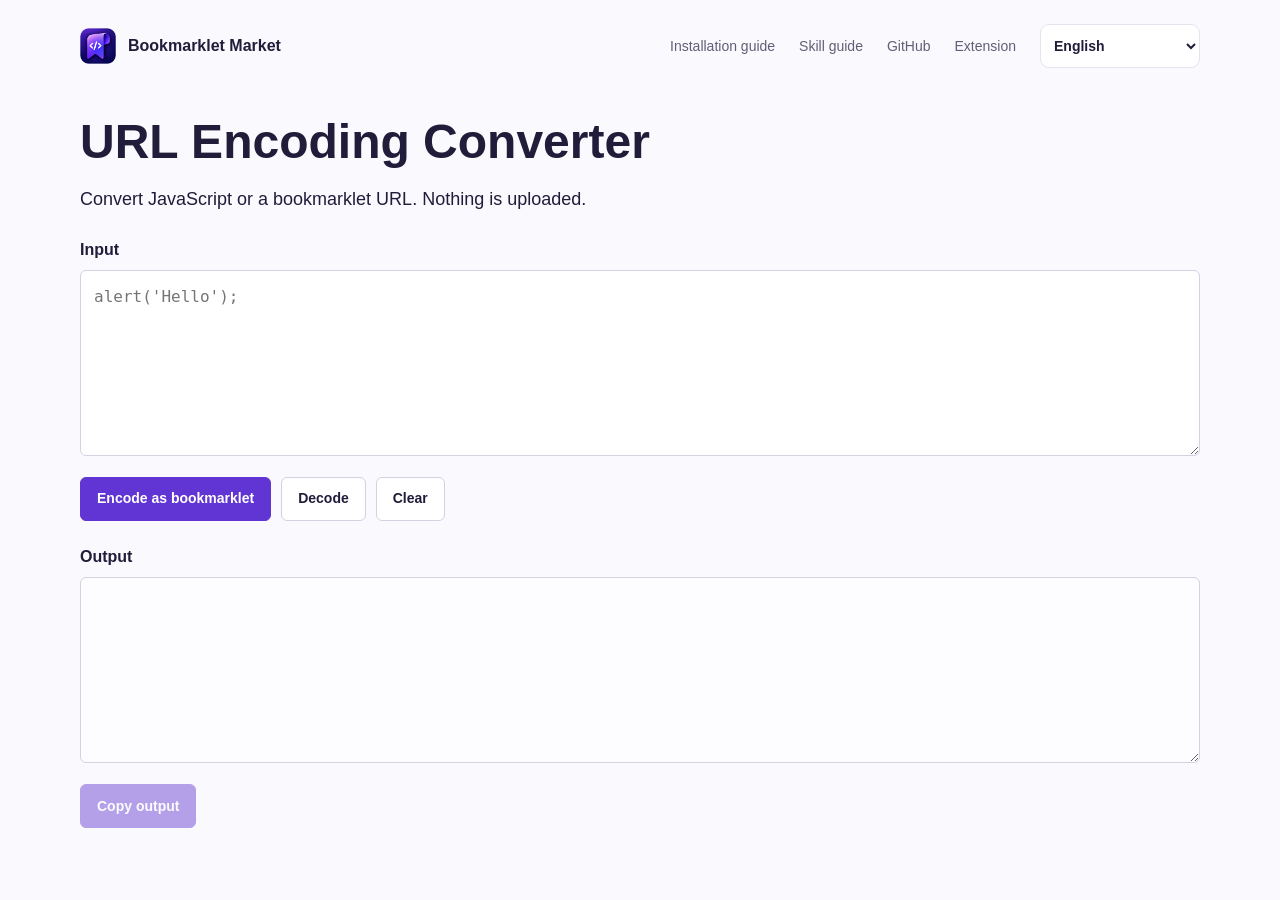
==== commit b0ae9858: "Unify website layout and improve mobile browsing" ====
--- a/converter/index.html
+++ b/converter/index.html
@@ -5,17 +5,24 @@
   <meta name="viewport" content="width=device-width, initial-scale=1">
   <meta name="description" content="Convert JavaScript to and from a URL-encoded bookmarklet.">
   <title>Bookmarklet URL Encoding Converter</title>
+  <link rel="icon" type="image/png" href="../assets/launcher-icon.png">
   <link rel="stylesheet" href="../assets/site.css">
   <link rel="stylesheet" href="../assets/install.css">
   <link rel="stylesheet" href="../assets/converter.css">
+  <link rel="stylesheet" href="../assets/market.css">
+  <link rel="stylesheet" href="../assets/utility.css">
   <script type="module" src="../assets/converter.js"></script>
 </head>
 <body>
   <header class="site-header">
-    <a class="brand" href="../" aria-label="Bookmarklet Market home"><img src="../assets/launcher-icon.png" width="44" height="44" alt=""><span class="brand-copy"><span class="brand-eyebrow">BOOKMARKLET</span><span class="brand-name">Market</span></span></a>
-    <nav class="header-actions" aria-label="Site navigation">
-      <a href="../">Market</a>
-      <a href="../install.en.html">Installation guide / 安裝教學</a>
+    <a class="brand" href="../" data-language-link="../" aria-label="Bookmarklet Market home"><img src="../assets/launcher-icon.png" width="36" height="36" alt=""><span class="brand-name">Bookmarklet Market</span></a>
+    <div class="header-actions">
+      <select class="language-select" data-language-select data-i18n-aria-label="language" aria-label="Language"></select>
+      <button type="button" class="nav-toggle" aria-expanded="false" aria-controls="site-navigation" data-i18n="navigation" hidden>Site navigation</button>
+    </div>
+    <nav id="site-navigation" class="market-navigation" aria-label="Site navigation">
+      <a href="../install.html" data-language-link="../install.html" data-i18n="installGuide">Installation guide</a>
+      <a href="../skill.html" data-language-link="../skill.html" data-i18n="skillGuide">Skill guide</a>
       <a href="https://github.com/tony92151/bookmarklet-script-manager-market" target="_blank" rel="noopener noreferrer">GitHub</a>
       <a href="https://chromewebstore.google.com/detail/bookmarklet-script-manage/eodhedafaheiadegenafmjlkmifojemp" target="_blank" rel="noopener noreferrer">Extension</a>
     </nav>
@@ -23,24 +30,23 @@
 
   <main class="converter-page">
     <section class="converter-card" aria-labelledby="converter-title">
-      <p class="eyebrow">Local browser tool</p>
-      <h1 id="converter-title">URL Encoding Converter</h1>
-      <p class="hero-copy">Paste JavaScript or an encoded bookmarklet. Nothing is uploaded.</p>
+      <h1 id="converter-title" data-i18n="converterTitle">URL Encoding Converter</h1>
+      <p class="hero-copy" data-i18n="converterDescription">Paste JavaScript or an encoded bookmarklet. Nothing is uploaded.</p>
 
-      <label for="converter-input">Input</label>
-      <textarea id="converter-input" rows="12" spellcheck="false" placeholder="Paste JavaScript or javascript:%28... here"></textarea>
+      <label for="converter-input" data-i18n="input">Input</label>
+      <textarea id="converter-input" rows="6" spellcheck="false" placeholder="alert('Hello');"></textarea>
 
       <div class="converter-actions">
-        <button id="encode-button" type="button" class="primary-button">Encode as bookmarklet</button>
-        <button id="decode-button" type="button" class="secondary-button">Decode</button>
-        <button id="clear-button" type="button" class="secondary-button">Clear</button>
+        <button id="encode-button" type="button" class="primary-button" data-i18n="encode">Encode as bookmarklet</button>
+        <button id="decode-button" type="button" class="secondary-button" data-i18n="decode">Decode</button>
+        <button id="clear-button" type="button" class="secondary-button" data-i18n="clear">Clear</button>
       </div>
 
-      <label for="converter-output">Output</label>
-      <textarea id="converter-output" rows="12" readonly spellcheck="false"></textarea>
+      <label for="converter-output" data-i18n="output">Output</label>
+      <textarea id="converter-output" rows="6" readonly spellcheck="false"></textarea>
 
       <div class="converter-actions">
-        <button id="copy-output-button" type="button" class="primary-button" disabled>Copy output</button>
+        <button id="copy-output-button" type="button" class="primary-button" data-i18n="copyOutput" disabled>Copy output</button>
       </div>
       <p id="converter-status" class="card-message" aria-live="polite"></p>
     </section>
--- a/assets/site.css
+++ b/assets/site.css
@@ -97,6 +97,19 @@
 
 
 .language-switch a { text-decoration: none; }
+.language-select {
+  min-height: 36px;
+  max-width: 100%;
+  padding: 6px 9px;
+  border: 1px solid var(--border);
+  border-radius: 9px;
+  background: var(--surface);
+  color: var(--text);
+  font: 600 12px/1.5 -apple-system, BlinkMacSystemFont, "Segoe UI", sans-serif;
+  cursor: pointer;
+}
+.language-select:focus-visible { outline: 3px solid #a88cf5; outline-offset: 2px; }
+.language-select:hover { border-color: var(--primary); }
 @media (max-width: 760px) {
   .site-header { align-items: flex-start; flex-direction: column; }
   .header-actions { width: 100%; }
--- a/assets/market.css
+++ b/assets/market.css
@@ -0,0 +1,92 @@
+/* Catalog layout; shared tutorial and policy styles stay in site.css. */
+:root { --bg: #faf9fd; --preview-bg: #f7f7fa; }
+body { font-size: 16px; }
+.site-header, main, .site-footer { width: min(1120px, calc(100% - 40px)); }
+.site-header { display: grid; grid-template-columns: 1fr auto; gap: 16px 24px; padding: 24px 0; }
+.brand-name { font-size: 16px; letter-spacing: 0; }
+.brand img { width: 36px; height: 36px; border-radius: 8px; }
+.header-actions { justify-content: flex-end; }
+.language-select { min-height: 44px; max-width: 160px; font-size: 14px; }
+.market-navigation { grid-column: 1 / -1; display: flex; justify-content: flex-end; flex-wrap: wrap; gap: 8px 24px; }
+.market-navigation a { min-height: 44px; display: inline-flex; align-items: center; color: var(--muted); font-size: 14px; text-decoration: none; }
+.market-navigation a:hover { color: var(--primary); text-decoration: underline; }
+.nav-toggle { display: none; min-height: 44px; border: 0; background: transparent; color: var(--text); font-size: 14px; padding: 8px; }
+.hero { max-width: none; padding: 24px 0 36px; }
+.hero h1 { max-width: none; margin: 0 0 16px; font-size: 48px; line-height: 1.1; letter-spacing: 0; }
+.hero-copy { max-width: 760px; color: var(--text); font-size: 18px; line-height: 1.6; }
+.hero-actions { margin-top: 20px; }
+.primary-link, .secondary-link, .primary-button, .secondary-button { min-height: 44px; border-radius: 6px; font-size: 14px; text-align: center; }
+.hero-actions .secondary-link { border: 0; padding: 0; min-height: 44px; background: transparent; color: var(--primary-dark); text-decoration: underline; text-underline-offset: 4px; }
+.section-heading { margin-bottom: 16px; }
+.section-heading h2 { margin: 0; font-size: 24px; letter-spacing: 0; }
+.page-status:empty { display: none; }
+.bookmarklet-grid { display: flex; flex-direction: column; gap: 16px; }
+.bookmarklet-card { width: 100%; padding: 28px; border: 0; border-radius: 8px; background: var(--surface); }
+.bookmarklet-card.has-preview { display: grid; grid-template-columns: minmax(0, 1fr) minmax(280px, 360px); align-items: center; gap: 40px; }
+.card-content { min-width: 0; }
+.card-heading h3 { margin: 0; font-size: 21px; line-height: 1.4; letter-spacing: 0; overflow-wrap: anywhere; }
+.card-description { min-height: 0; margin: 12px 0 20px; color: var(--text); font-size: 16px; line-height: 1.6; max-width: 740px; }
+.works-on { margin: 0 0 12px; }
+.meta-label { color: var(--muted); font-size: 13px; letter-spacing: 0; font-weight: 500; text-transform: none; }
+.pattern-list { margin-top: 4px; gap: 4px 12px; }
+.pattern { border: 0; padding: 0; background: transparent; font-size: 12px; line-height: 1.6; border-radius: 0; }
+.card-version { margin: 0 0 20px; color: var(--muted); font-size: 12px; }
+.card-actions { display: flex; flex-wrap: wrap; align-items: center; gap: 8px 20px; }
+.card-copy-button { width: auto; margin: 0; }
+.card-help-link, .card-source-link { display: inline-flex; align-items: center; min-height: 44px; margin: 0; font-size: 14px; color: var(--primary-dark); text-underline-offset: 4px; }
+.card-message { min-height: 0; margin: 12px 0 0; font-size: 14px; }
+.card-message:empty { display: none; }
+.screenshot-comparison { display: block; min-width: 0; margin: 0; }
+.preview-switch { display: flex; gap: 4px; width: fit-content; padding: 3px; margin-bottom: 12px; background: var(--surface-soft); border-radius: 6px; }
+.preview-switch button { min-width: 88px; min-height: 44px; padding: 8px 14px; border: 0; border-radius: 4px; background: transparent; color: var(--muted); font-size: 14px; }
+.preview-switch button[aria-pressed="true"] { background: var(--text); color: var(--surface); }
+.preview-switch button:hover { text-decoration: underline; text-underline-offset: 4px; }
+.screenshot-item[hidden], .screenshot-comparison[hidden] { display: none; }
+.screenshot-item figcaption { position: absolute; width: 1px; height: 1px; padding: 0; overflow: hidden; clip-path: inset(50%); white-space: nowrap; }
+.screenshot-item a { aspect-ratio: 4 / 3; border: 0; border-radius: 4px; background: var(--preview-bg); }
+.screenshot-item a:hover { box-shadow: none; outline: 2px solid var(--primary); outline-offset: 3px; }
+.screenshot-item img { object-fit: contain; }
+.security-note { margin: 24px 0 0; padding: 0; border: 0; border-radius: 0; background: transparent; color: var(--muted); font-size: 14px; }
+.catalog-section { padding-bottom: 36px; }
+.site-footer { border: 0; padding: 24px 0; font-size: 13px; }
+.site-footer a { min-height: 44px; display: inline-flex; align-items: center; font-size: 13px; }
+.copy-dialog { border-radius: 8px; }
+.copy-dialog textarea { font-size: 14px; }
+@media (min-width: 1100px) {
+  .site-header { grid-template-columns: auto 1fr auto; }
+  .header-actions { grid-column: 3; grid-row: 1; }
+  .market-navigation { grid-column: 2; grid-row: 1; }
+}
+@media (min-width: 761px) and (max-width: 1099px) {
+  .bookmarklet-card.has-preview { grid-template-columns: minmax(0, 1fr) 280px; gap: 24px; }
+}
+@media (max-width: 760px) {
+  .site-header { grid-template-columns: minmax(0, 1fr); gap: 8px; padding: 16px 0; }
+  .brand-name { max-width: none; font-size: 14px; line-height: 1.3; }
+  .brand { gap: 8px; }
+  .brand img { width: 32px; height: 32px; }
+  .header-actions { width: 100%; gap: 12px; justify-content: space-between; }
+  .language-select { max-width: 125px; min-width: 0; padding-inline: 8px; font-size: 13px; }
+  .nav-toggle:not([hidden]) { display: inline-flex; align-items: center; }
+  .market-navigation { justify-content: flex-start; gap: 0 20px; }
+  .market-navigation.is-collapsed { display: none; }
+  .hero { padding: 20px 0 28px; }
+  .hero h1 { font-size: 32px; }
+  .hero-copy { font-size: 16px; }
+  .hero-actions { margin-top: 12px; }
+  .hero-actions > a { width: auto; }
+  .bookmarklet-card { padding: 20px; }
+  .bookmarklet-card.has-preview { grid-template-columns: 1fr; gap: 20px; }
+  .card-heading h3 { font-size: 20px; }
+  .card-actions { gap: 4px 16px; }
+  .card-copy-button { flex-basis: 100%; }
+  .screenshot-comparison { width: 100%; max-width: 480px; }
+  .screenshot-item a { aspect-ratio: 3 / 2; }
+  .section-heading h2 { font-size: 22px; }
+}
+@media (max-width: 380px) {
+  .site-header { grid-template-columns: 1fr; }
+  .brand-name { max-width: none; }
+  .header-actions { justify-content: space-between; }
+  .hero h1 { font-size: 28px; }
+}
--- a/assets/utility.css
+++ b/assets/utility.css
@@ -0,0 +1,20 @@
+.converter-page, .policy { width: min(1120px, calc(100% - 40px)); margin: 0 auto 64px; padding-top: 24px; }
+.converter-card { padding: 0; border: 0; border-radius: 0; background: transparent; }
+.converter-card h1, .policy h1 { margin: 0 0 16px; font-size: 48px; line-height: 1.1; letter-spacing: 0; }
+.converter-card .hero-copy { font-size: 18px; }
+.converter-card label { font-size: 16px; }
+.converter-card textarea { font-size: 16px; border-radius: 6px; }
+.converter-actions > button { width: auto; }
+.converter-actions button:disabled { opacity: .45; cursor: not-allowed; }
+.policy .back-link { display: inline-block; margin-bottom: 20px; font-size: 14px; }
+.policy section { max-width: 760px; margin-top: 40px; padding: 0; border: 0; border-radius: 0; background: transparent; }
+.policy h2 { font-size: 24px; letter-spacing: 0; }
+.policy p, .policy dd { font-size: 16px; }
+.policy .updated { font-size: 14px; }
+@media (max-width: 760px) {
+  .converter-page, .policy { padding-top: 20px; }
+  .converter-card h1, .policy h1 { font-size: 32px; }
+  .converter-card .hero-copy { font-size: 16px; }
+  .policy h2 { font-size: 22px; }
+  .converter-actions { gap: 8px; }
+}
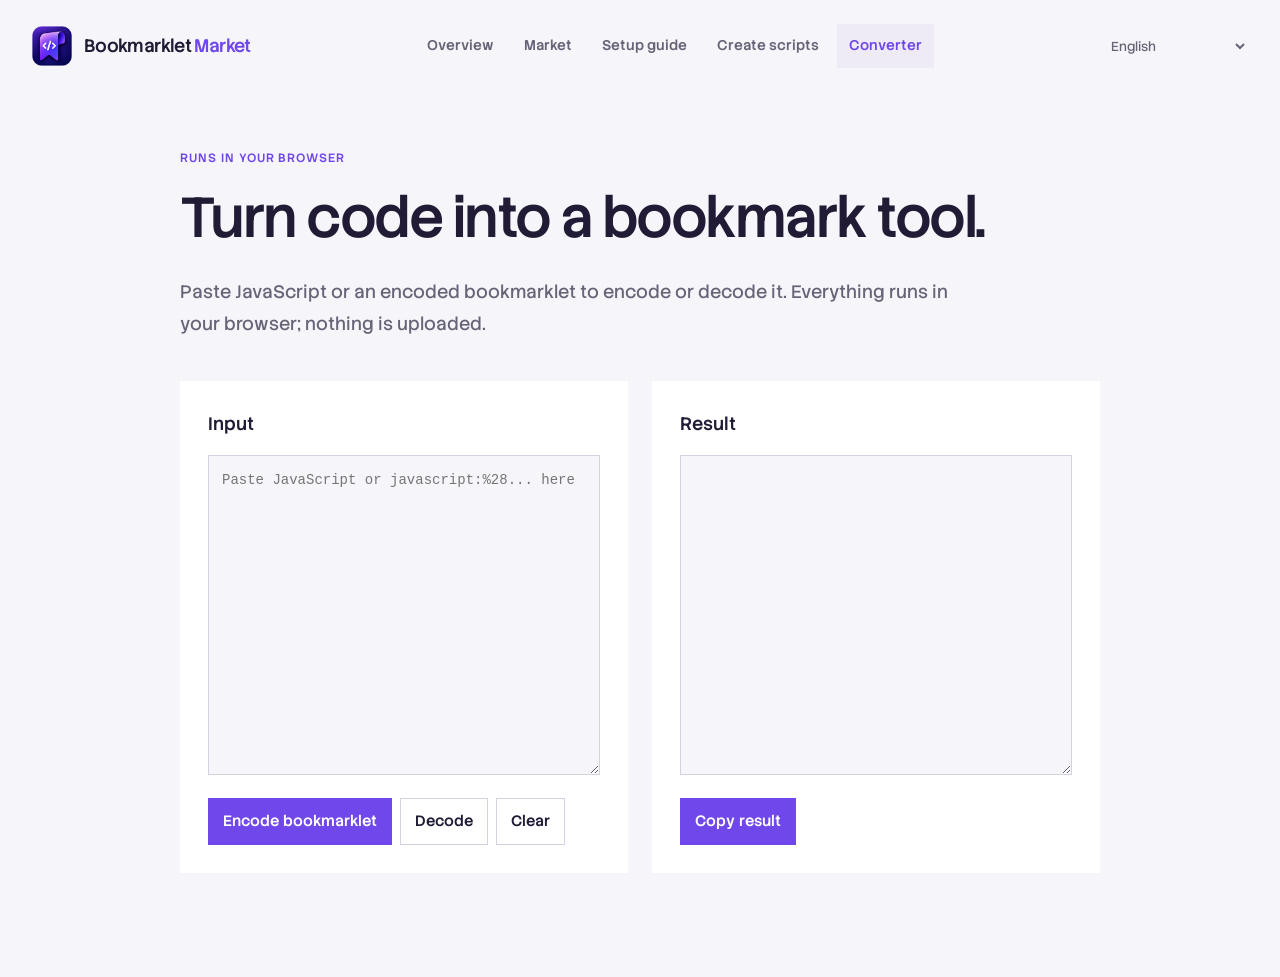
==== commit b2f70002: "Add light violet website design and nine-language support" ====
--- a/converter/index.html
+++ b/converter/index.html
@@ -1,54 +1,46 @@
 <!doctype html>
-<html lang="en">
+<html lang="zh-TW">
 <head>
   <meta charset="utf-8">
   <meta name="viewport" content="width=device-width, initial-scale=1">
-  <meta name="description" content="Convert JavaScript to and from a URL-encoded bookmarklet.">
-  <title>Bookmarklet URL Encoding Converter</title>
+  <meta data-i18n-content="converterIntro" name="description" content="Convert JavaScript to and from a URL-encoded bookmarklet.">
+  <title>Bookmarklet 網址轉換工具</title>
   <link rel="icon" type="image/png" href="../assets/launcher-icon.png">
   <link rel="stylesheet" href="../assets/site.css">
   <link rel="stylesheet" href="../assets/install.css">
   <link rel="stylesheet" href="../assets/converter.css">
-  <link rel="stylesheet" href="../assets/market.css">
-  <link rel="stylesheet" href="../assets/utility.css">
   <script type="module" src="../assets/converter.js"></script>
+  <link rel="stylesheet" href="../assets/light-violet.css">
 </head>
 <body>
-  <header class="site-header">
-    <a class="brand" href="../" data-language-link="../" aria-label="Bookmarklet Market home"><img src="../assets/launcher-icon.png" width="36" height="36" alt=""><span class="brand-name">Bookmarklet Market</span></a>
-    <div class="header-actions">
-      <select class="language-select" data-language-select data-i18n-aria-label="language" aria-label="Language"></select>
-      <button type="button" class="nav-toggle" aria-expanded="false" aria-controls="site-navigation" data-i18n="navigation" hidden>Site navigation</button>
-    </div>
-    <nav id="site-navigation" class="market-navigation" aria-label="Site navigation">
-      <a href="../install.html" data-language-link="../install.html" data-i18n="installGuide">Installation guide</a>
-      <a href="../skill.html" data-language-link="../skill.html" data-i18n="skillGuide">Skill guide</a>
-      <a href="https://github.com/tony92151/bookmarklet-script-manager-market" target="_blank" rel="noopener noreferrer">GitHub</a>
-      <a href="https://chromewebstore.google.com/detail/bookmarklet-script-manage/eodhedafaheiadegenafmjlkmifojemp" target="_blank" rel="noopener noreferrer">Extension</a>
-    </nav>
+  <header class="site-header unified-header">
+    <a class="brand" href="../redesign/" aria-label="Bookmarklet Market 介紹" data-i18n-aria-label="home" data-language-link="../redesign/"><img src="../assets/launcher-icon.png" width="40" height="40" alt=""><span class="brand-wordmark">Bookmarklet <span>Market</span></span></a>
+    <nav class="header-actions" aria-label="主選單" data-i18n-aria-label="navigation"><a href="../redesign/" data-i18n="navIntro" data-language-link="../redesign/">介紹</a><a href="../?lang=zh-TW" data-i18n="navMarket" data-language-link="../">工具集</a><a href="../install.html?lang=zh-TW" data-i18n="navInstall" data-language-link="../install.html">安裝教學</a><a href="../skill.html?lang=zh-TW" data-i18n="navMake" data-language-link="../skill.html">製作腳本</a><a href="../converter/?lang=zh-TW" aria-current="page" data-i18n="navConverter" data-language-link="../converter/">轉換工具</a></nav>
+    <select class="language-select" data-language-select aria-label="Language" data-i18n-aria-label="language"></select>
   </header>
 
   <main class="converter-page">
     <section class="converter-card" aria-labelledby="converter-title">
-      <h1 id="converter-title" data-i18n="converterTitle">URL Encoding Converter</h1>
-      <p class="hero-copy" data-i18n="converterDescription">Paste JavaScript or an encoded bookmarklet. Nothing is uploaded.</p>
+      <p class="eyebrow" data-i18n="localTool">在瀏覽器中完成</p>
+      <h1 id="converter-title" data-i18n="converterHeading">把程式碼，變成書籤工具。</h1>
+      <p class="hero-copy" data-i18n="converterIntro">貼上 JavaScript 或已編碼的 Bookmarklet 網址，即可編碼或還原。所有轉換都在你的瀏覽器完成，不會上傳內容。</p>
 
-      <label for="converter-input" data-i18n="input">Input</label>
-      <textarea id="converter-input" rows="6" spellcheck="false" placeholder="alert('Hello');"></textarea>
+      <div class="converter-workspace"><div class="converter-pane"><label for="converter-input" data-i18n="inputLabel">輸入內容</label>
+      <textarea id="converter-input" rows="12" spellcheck="false" data-i18n-placeholder="inputHint" placeholder="在這裡貼上 JavaScript 或 javascript:%28..."></textarea>
 
       <div class="converter-actions">
-        <button id="encode-button" type="button" class="primary-button" data-i18n="encode">Encode as bookmarklet</button>
-        <button id="decode-button" type="button" class="secondary-button" data-i18n="decode">Decode</button>
-        <button id="clear-button" type="button" class="secondary-button" data-i18n="clear">Clear</button>
+        <button id="encode-button" type="button" class="primary-button" data-i18n="encode">編碼成 Bookmarklet</button>
+        <button id="decode-button" type="button" class="secondary-button" data-i18n="decode">還原程式碼</button>
+        <button id="clear-button" type="button" class="secondary-button" data-i18n="clear">清空</button>
       </div>
 
-      <label for="converter-output" data-i18n="output">Output</label>
-      <textarea id="converter-output" rows="6" readonly spellcheck="false"></textarea>
+      </div><div class="converter-pane"><label for="converter-output" data-i18n="outputLabel">轉換結果</label>
+      <textarea id="converter-output" rows="12" readonly spellcheck="false"></textarea>
 
       <div class="converter-actions">
-        <button id="copy-output-button" type="button" class="primary-button" data-i18n="copyOutput" disabled>Copy output</button>
+        <button id="copy-output-button" type="button" class="primary-button" disabled data-i18n="copyOutput">複製結果</button>
       </div>
-      <p id="converter-status" class="card-message" aria-live="polite"></p>
+      </div></div><p id="converter-status" class="card-message" aria-live="polite"></p>
     </section>
   </main>
 </body>
--- a/assets/light-violet.css
+++ b/assets/light-violet.css
@@ -0,0 +1,19 @@
+@import url("light-violet-shell.css");
+body main,.site-footer{width:min(1200px,calc(100% - 64px));max-width:1200px}
+.hero{padding:64px 0 72px;max-width:900px}.hero h1,.converter-card h1,.policy h1,.walkthrough-page main>h1{font-size:clamp(40px,4.4vw,64px);font-weight:500;line-height:1.2;letter-spacing:-.045em;max-width:960px}
+.hero-copy,.converter-card .hero-copy,.walkthrough-page .intro{font-size:18px;line-height:1.8;color:var(--muted);max-width:780px}
+.eyebrow,.card-kicker,.meta-label{font-size:12px;font-weight:500;letter-spacing:.08em}
+.primary-link,.secondary-link,.primary-button,.secondary-button{border-radius:0;font-size:15px;font-weight:500;min-height:44px;padding:12px 20px;box-shadow:none}
+.security-note{background:var(--surface-soft);border:0;border-radius:0;color:var(--muted);font-size:14px;padding:18px 22px}
+.section-heading h2,.skill-page h2{font-size:34px;font-weight:500;letter-spacing:-.035em}.bookmarklet-grid{gap:24px}.bookmarklet-card{padding:28px;border:0;border-radius:0}.bookmarklet-card h3{font-size:26px;font-weight:500}.bookmarklet-description{font-size:16px}.screenshot-frame{border-radius:0;box-shadow:none}.site-footer{font-size:14px;padding:32px 0;margin-top:48px}.footer-links a{font-size:14px}
+.skill-page .hero{max-width:960px}.idea-grid,.use-grid{gap:24px}.idea-grid article,.use-grid article,.prompt-box,.example-box{border:0;border-radius:0;padding:28px}.skill-page h3{font-size:22px;font-weight:500}.guide-step{padding:48px 0;grid-template-columns:48px minmax(0,1fr);gap:24px}.step-number{background:transparent;border-radius:0;font-weight:400;color:var(--primary)}.prompt-box textarea{border-radius:0;font-family:inherit;font-size:16px}.skill-faq summary{font-size:18px}.step-content .guide-note,.raw-link,.copy-status{font-size:14px}
+.walkthrough-page main{padding-top:56px}.walkthrough-page main>h1{margin:0 0 20px}.walkthrough-page .intro{margin-bottom:40px}.walkthrough-page .step{border-radius:0;padding:18px;box-shadow:none}.walkthrough-page .step b{font-size:16px}.walkthrough-page .step small{font-size:14px}.walkthrough-page .step.active{background:var(--surface-soft);border-color:transparent}.walkthrough-page .step b span{background:transparent;color:var(--primary)}.walkthrough-page .browser{border-radius:0;box-shadow:none}.walkthrough-page .controls button{border-radius:0;min-height:44px;font:inherit;font-size:14px}.walkthrough-page .footnote{font-size:13px}
+.converter-page{margin:56px auto 72px}.converter-card{background:transparent;padding:0;border:0;border-radius:0}.converter-card h1{margin:16px 0 24px}.converter-workspace{display:grid;grid-template-columns:1fr 1fr;gap:24px;margin-top:40px}.converter-pane{min-width:0;background:var(--surface);padding:28px}.converter-card label{margin:0 0 16px;font-size:18px;font-weight:500}.converter-card textarea{border-radius:0;font-size:14px;min-height:320px;background:var(--bg)}.converter-card textarea[readonly]{background:var(--bg)}.converter-card textarea:focus{outline:2px solid var(--primary);outline-offset:2px;box-shadow:none}.converter-actions{gap:8px}.converter-actions button{padding:10px 14px}.converter-status{font-size:14px}
+body main.policy{max-width:960px;margin-top:56px}.policy h1{margin:24px 0}.policy .updated{font-size:14px;margin-bottom:40px}.policy section{border:0;border-radius:0;padding:32px;margin-top:24px}.policy h2{font-size:26px;font-weight:500}.policy p,.policy dd{line-height:1.85}.back-link{font-size:14px}
+@media(max-width:760px){body main,.site-footer{width:calc(100% - 40px)}.hero{padding:40px 0 48px}.hero h1,.converter-card h1,.policy h1,.walkthrough-page main>h1{font-size:40px}.hero-copy,.converter-card .hero-copy,.walkthrough-page .intro{font-size:16px}.section-heading h2,.skill-page h2{font-size:28px}.idea-grid,.use-grid,.converter-workspace{grid-template-columns:1fr}.guide-step{grid-template-columns:1fr;gap:12px}.step-number{width:auto;height:auto;justify-self:start}.converter-page,body main.policy{margin-top:32px}.converter-pane,.policy section{padding:22px}.converter-actions>button{width:auto}.walkthrough-page main{padding-top:32px}.prompt-box{padding:20px}.policy h2{font-size:23px}}
+h1{text-wrap:balance}.bookmarklet-card .description{font-size:16px;line-height:1.8}
+@media(max-width:600px){.walkthrough-page .steps{grid-template-columns:1fr 1fr;gap:10px}.walkthrough-page .step{padding:14px}.walkthrough-page .step b{font-size:14px}.walkthrough-page .footnote{grid-column:1/-1}}
+
+.skill-page .guide-step{grid-template-columns:1fr;border:0}.skill-page .skill-faq details{border:0;background:var(--surface);padding:20px 24px;margin-top:12px}.skill-page .hero{padding-bottom:64px}
+/* Localized headings must accommodate long words without widening mobile pages. */
+.policy h1,.policy h2,.skill-page h1,.converter-card h1{overflow-wrap:anywhere;hyphens:auto}
